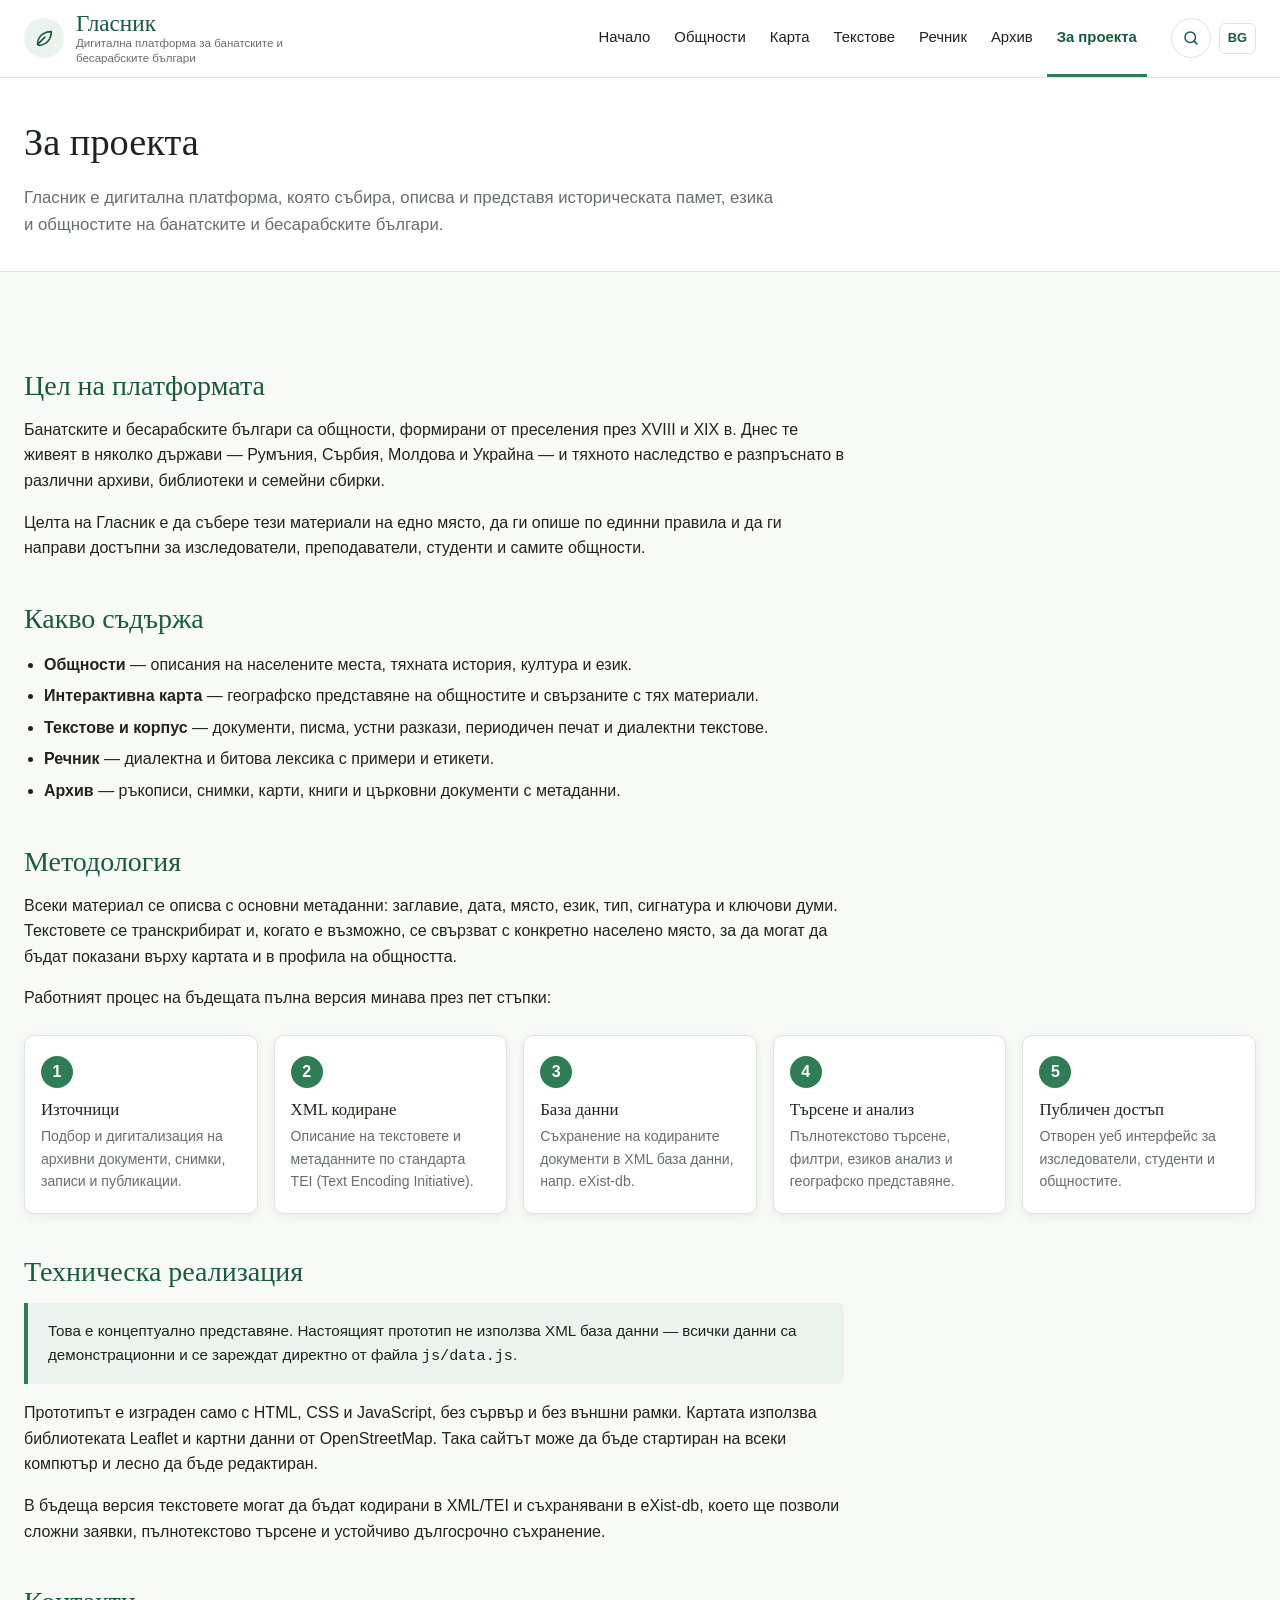
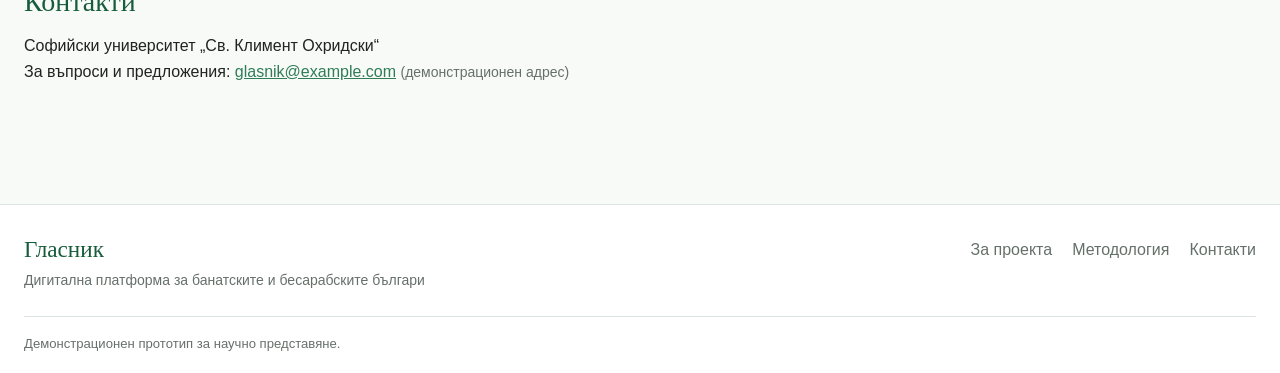
==== about.html @ 1f7d31a5 "Add files via upload" ====
<!DOCTYPE html>
<html lang="bg">
<head>
  <meta charset="UTF-8">
  <meta name="viewport" content="width=device-width, initial-scale=1.0">
  <title>Гласник — За проекта</title>
  <link rel="stylesheet" href="css/style.css">
</head>
<body data-page="about">

  <div id="site-header"></div>

  <main>
    <section class="page-header">
      <div class="container">
        <h1>За проекта</h1>
        <p>Гласник е дигитална платформа, която събира, описва и представя историческата памет, езика и общностите на банатските и бесарабските българи.</p>
      </div>
    </section>

    <section class="section">
      <div class="container">
        <div class="prose">

          <h2 id="goal">Цел на платформата</h2>
          <p>
            Банатските и бесарабските българи са общности, формирани от преселения през XVIII и XIX в.
            Днес те живеят в няколко държави — Румъния, Сърбия, Молдова и Украйна — и тяхното наследство
            е разпръснато в различни архиви, библиотеки и семейни сбирки.
          </p>
          <p>
            Целта на Гласник е да събере тези материали на едно място, да ги опише по единни правила
            и да ги направи достъпни за изследователи, преподаватели, студенти и самите общности.
          </p>

          <h2 id="content">Какво съдържа</h2>
          <ul>
            <li><strong>Общности</strong> — описания на населените места, тяхната история, култура и език.</li>
            <li><strong>Интерактивна карта</strong> — географско представяне на общностите и свързаните с тях материали.</li>
            <li><strong>Текстове и корпус</strong> — документи, писма, устни разкази, периодичен печат и диалектни текстове.</li>
            <li><strong>Речник</strong> — диалектна и битова лексика с примери и етикети.</li>
            <li><strong>Архив</strong> — ръкописи, снимки, карти, книги и църковни документи с метаданни.</li>
          </ul>

          <h2 id="methodology">Методология</h2>
          <p>
            Всеки материал се описва с основни метаданни: заглавие, дата, място, език, тип, сигнатура и ключови думи.
            Текстовете се транскрибират и, когато е възможно, се свързват с конкретно населено място,
            за да могат да бъдат показани върху картата и в профила на общността.
          </p>
          <p>
            Работният процес на бъдещата пълна версия минава през пет стъпки:
          </p>
        </div>

        <ol class="workflow">
          <li>
            <h3>Източници</h3>
            <p>Подбор и дигитализация на архивни документи, снимки, записи и публикации.</p>
          </li>
          <li>
            <h3>XML кодиране</h3>
            <p>Описание на текстовете и метаданните по стандарта TEI (Text Encoding Initiative).</p>
          </li>
          <li>
            <h3>База данни</h3>
            <p>Съхранение на кодираните документи в XML база данни, напр. eXist-db.</p>
          </li>
          <li>
            <h3>Търсене и анализ</h3>
            <p>Пълнотекстово търсене, филтри, езиков анализ и географско представяне.</p>
          </li>
          <li>
            <h3>Публичен достъп</h3>
            <p>Отворен уеб интерфейс за изследователи, студенти и общностите.</p>
          </li>
        </ol>

        <div class="prose">
          <h2 id="technical">Техническа реализация</h2>
          <p class="note">
            Това е концептуално представяне. Настоящият прототип не използва XML база данни —
            всички данни са демонстрационни и се зареждат директно от файла <code>js/data.js</code>.
          </p>
          <p>
            Прототипът е изграден само с HTML, CSS и JavaScript, без сървър и без външни рамки.
            Картата използва библиотеката Leaflet и картни данни от OpenStreetMap.
            Така сайтът може да бъде стартиран на всеки компютър и лесно да бъде редактиран.
          </p>
          <p>
            В бъдеща версия текстовете могат да бъдат кодирани в XML/TEI и съхранявани в eXist-db,
            което ще позволи сложни заявки, пълнотекстово търсене и устойчиво дългосрочно съхранение.
          </p>

          <h2 id="contacts">Контакти</h2>
          <p>
            Софийски университет „Св. Климент Охридски“<br>
            За въпроси и предложения: <a href="mailto:glasnik@example.com">glasnik@example.com</a>
            <span class="muted small">(демонстрационен адрес)</span>
          </p>
        </div>
      </div>
    </section>
  </main>

  <div id="site-footer"></div>

  <script src="js/data.js"></script>
  <script src="js/common.js"></script>
</body>
</html>
---- css/style.css ----
/* =========================================================
   Гласник — общ стил
   Един файл за всички страници. Цветовете са в :root.
   ========================================================= */

:root {
  --green-dark: #175C3B;
  --green: #2F7D55;
  --green-light: #EAF3ED;
  --background: #F8FAF8;
  --text: #202420;
  --text-muted: #66706A;
  --border: #DDE5DF;
  --white: #FFFFFF;

  /* цветове на маркерите по тип материал */
  --marker-community: #2F7D55;
  --marker-text: #2B6CB0;
  --marker-archive: #C2691B;
  --marker-dictionary: #7B4BA8;

  --font-heading: Georgia, "Times New Roman", serif;
  --font-ui: Arial, Helvetica, sans-serif;

  --radius: 10px;
  --radius-small: 6px;
  --shadow: 0 3px 12px rgba(0, 0, 0, 0.06);
  --max-width: 1400px;
  --header-height: 76px;
}

/* ---------- Основа ---------- */

*,
*::before,
*::after {
  box-sizing: border-box;
}

html {
  scroll-behavior: smooth;
}

h2[id] {
  scroll-margin-top: calc(var(--header-height) + 24px);
}

body {
  margin: 0;
  font-family: var(--font-ui);
  font-size: 16px;
  line-height: 1.6;
  color: var(--text);
  background: var(--background);
  display: flex;
  flex-direction: column;
  min-height: 100vh;
}

main {
  flex: 1;
}

h1, h2, h3, h4 {
  font-family: var(--font-heading);
  font-weight: normal;
  line-height: 1.25;
  color: var(--text);
  margin: 0 0 0.5em;
}

h1 { font-size: 2.4rem; }
h2 { font-size: 1.75rem; }
h3 { font-size: 1.25rem; }

p {
  margin: 0 0 1em;
}

a {
  color: var(--green);
}

a:hover {
  color: var(--green-dark);
}

img {
  max-width: 100%;
  display: block;
}

mark {
  background: #FCEFB4;
  color: inherit;
  padding: 0;
  border-radius: 2px;
}

:focus-visible {
  outline: 3px solid rgba(47, 125, 85, 0.45);
  outline-offset: 2px;
}

[hidden] {
  display: none !important;
}

.visually-hidden {
  position: absolute !important;
  width: 1px;
  height: 1px;
  padding: 0;
  margin: -1px;
  overflow: hidden;
  clip: rect(0, 0, 0, 0);
  white-space: nowrap;
  border: 0;
}

.container {
  width: 100%;
  max-width: var(--max-width);
  margin: 0 auto;
  padding: 0 24px;
}

.section {
  padding: 56px 0;
}

.section-title {
  margin-bottom: 24px;
}

.muted {
  color: var(--text-muted);
}

.small {
  font-size: 0.875rem;
}

/* ---------- Бутони и полета ---------- */

.btn {
  display: inline-flex;
  align-items: center;
  justify-content: center;
  gap: 8px;
  padding: 10px 18px;
  font-family: var(--font-ui);
  font-size: 0.95rem;
  line-height: 1.2;
  border-radius: var(--radius-small);
  border: 1px solid transparent;
  cursor: pointer;
  text-decoration: none;
  transition: background-color 0.15s, border-color 0.15s, color 0.15s;
}

.btn-primary {
  background: var(--green);
  color: var(--white);
}

.btn-primary:hover {
  background: var(--green-dark);
  color: var(--white);
}

.btn-outline {
  background: var(--white);
  color: var(--green-dark);
  border-color: var(--border);
}

.btn-outline:hover {
  border-color: var(--green);
  color: var(--green-dark);
}

.btn-small {
  padding: 6px 12px;
  font-size: 0.85rem;
}

.btn-block {
  width: 100%;
}

.input,
.select {
  width: 100%;
  padding: 10px 12px;
  font-family: var(--font-ui);
  font-size: 0.95rem;
  color: var(--text);
  background: var(--white);
  border: 1px solid var(--border);
  border-radius: var(--radius-small);
}

.input:focus,
.select:focus {
  border-color: var(--green);
  outline: none;
  box-shadow: 0 0 0 3px rgba(47, 125, 85, 0.15);
}

.field-label {
  display: block;
  font-size: 0.85rem;
  color: var(--text-muted);
  margin-bottom: 4px;
}

.search-form {
  display: flex;
  gap: 8px;
}

.search-form .input {
  flex: 1;
}

.search-large .input {
  padding: 14px 16px;
  font-size: 1rem;
}

.search-large .btn {
  padding: 14px 24px;
}

/* ---------- Етикети (tags) ---------- */

.tag-list {
  display: flex;
  flex-wrap: wrap;
  gap: 8px;
  list-style: none;
  padding: 0;
  margin: 0;
}

.tag {
  display: inline-block;
  padding: 4px 12px;
  font-size: 0.82rem;
  color: var(--green-dark);
  background: var(--green-light);
  border: 1px solid transparent;
  border-radius: 999px;
  text-decoration: none;
  cursor: pointer;
  font-family: var(--font-ui);
}

a.tag:hover,
button.tag:hover {
  border-color: var(--green);
  color: var(--green-dark);
}

.badge {
  display: inline-block;
  padding: 2px 10px;
  font-size: 0.75rem;
  letter-spacing: 0.02em;
  border-radius: 999px;
  background: var(--green-light);
  color: var(--green-dark);
}

/* ---------- Карти (cards) ---------- */

.card {
  background: var(--white);
  border: 1px solid var(--border);
  border-radius: var(--radius);
  box-shadow: var(--shadow);
  padding: 24px;
}

.card h3 {
  margin-bottom: 8px;
}

.card-meta {
  font-size: 0.875rem;
  color: var(--text-muted);
  margin-bottom: 12px;
}

.card-footer {
  margin-top: 16px;
  display: flex;
  flex-wrap: wrap;
  gap: 8px;
  align-items: center;
}

.card-clickable {
  text-align: left;
  font: inherit;
  color: inherit;
  width: 100%;
  cursor: pointer;
  transition: border-color 0.15s;
}

.card-clickable:hover {
  border-color: var(--green);
}

.grid {
  display: grid;
  gap: 24px;
}

.grid-2 { grid-template-columns: repeat(2, 1fr); }
.grid-3 { grid-template-columns: repeat(3, 1fr); }
.grid-4 { grid-template-columns: repeat(4, 1fr); }

.stats {
  display: flex;
  flex-wrap: wrap;
  gap: 16px;
  font-size: 0.85rem;
  color: var(--text-muted);
}

.stats strong {
  color: var(--green-dark);
}

/* ---------- Изображения-заместители ---------- */

.image-placeholder {
  position: relative;
  aspect-ratio: 16 / 10;
  border-radius: var(--radius-small);
  background-color: var(--green-light);
  background-image:
    repeating-linear-gradient(45deg, rgba(23, 92, 59, 0.05) 0 2px, transparent 2px 14px);
  display: flex;
  align-items: center;
  justify-content: center;
  color: var(--green);
  font-family: var(--font-heading);
  font-size: 0.9rem;
  overflow: hidden;
  margin-bottom: 16px;
}

/* Ако в бъдеще се сложи <img> вътре и той не се зареди,
   фонът по-горе остава видим. */
.image-placeholder img {
  position: absolute;
  inset: 0;
  width: 100%;
  height: 100%;
  object-fit: cover;
}

.image-placeholder .placeholder-label {
  display: flex;
  flex-direction: column;
  align-items: center;
  gap: 6px;
  text-align: center;
  padding: 0 12px;
}

.image-placeholder svg {
  width: 32px;
  height: 32px;
  opacity: 0.7;
}

/* =========================================================
   HEADER
   ========================================================= */

.site-header {
  position: sticky;
  top: 0;
  z-index: 1000;
  background: var(--white);
  border-bottom: 1px solid var(--border);
}

.header-inner {
  display: flex;
  align-items: center;
  gap: 24px;
  min-height: var(--header-height);
}

.brand {
  display: flex;
  align-items: center;
  gap: 12px;
  text-decoration: none;
  color: var(--text);
  flex-shrink: 0;
}

.brand-icon {
  width: 40px;
  height: 40px;
  border-radius: 50%;
  background: var(--green-light);
  color: var(--green-dark);
  display: flex;
  align-items: center;
  justify-content: center;
}

.brand-icon svg {
  width: 22px;
  height: 22px;
}

.brand-text {
  display: flex;
  flex-direction: column;
}

.brand-name {
  font-family: var(--font-heading);
  font-size: 1.45rem;
  line-height: 1.1;
  color: var(--green-dark);
}

.brand-tagline {
  font-size: 0.72rem;
  color: var(--text-muted);
  max-width: 230px;
  line-height: 1.3;
}

.main-nav {
  margin-left: auto;
}

.main-nav ul {
  display: flex;
  gap: 4px;
  list-style: none;
  margin: 0;
  padding: 0;
}

.main-nav a {
  display: block;
  padding: 26px 10px 24px;
  color: var(--text);
  text-decoration: none;
  font-size: 0.93rem;
  border-bottom: 3px solid transparent;
}

.main-nav a:hover {
  color: var(--green-dark);
}

.main-nav a.active {
  color: var(--green-dark);
  border-bottom-color: var(--green);
  font-weight: bold;
}

.header-tools {
  display: flex;
  align-items: center;
  gap: 8px;
}

.icon-btn {
  width: 40px;
  height: 40px;
  display: inline-flex;
  align-items: center;
  justify-content: center;
  border: 1px solid var(--border);
  border-radius: 50%;
  background: var(--white);
  color: var(--green-dark);
  cursor: pointer;
}

.icon-btn:hover {
  border-color: var(--green);
}

.icon-btn svg {
  width: 18px;
  height: 18px;
}

.lang {
  font-size: 0.8rem;
  font-weight: bold;
  color: var(--green-dark);
  border: 1px solid var(--border);
  border-radius: var(--radius-small);
  padding: 4px 8px;
}

.menu-toggle {
  display: none;
}

.header-search {
  border-top: 1px solid var(--border);
  background: var(--background);
  padding: 14px 0;
}

/* =========================================================
   FOOTER
   ========================================================= */

.site-footer {
  background: var(--white);
  border-top: 1px solid var(--border);
  margin-top: 48px;
  padding: 32px 0 20px;
}

.footer-inner {
  display: flex;
  justify-content: space-between;
  flex-wrap: wrap;
  gap: 24px;
}

.footer-brand .brand-name {
  display: block;
  margin-bottom: 4px;
}

.footer-links {
  display: flex;
  gap: 20px;
  list-style: none;
  margin: 0;
  padding: 0;
}

.footer-links a {
  color: var(--text-muted);
  text-decoration: none;
}

.footer-links a:hover {
  color: var(--green-dark);
  text-decoration: underline;
}

.footer-bottom {
  margin-top: 24px;
  padding-top: 16px;
  border-top: 1px solid var(--border);
  font-size: 0.82rem;
  color: var(--text-muted);
}

/* =========================================================
   ЗАГЛАВИЕ НА СТРАНИЦА
   ========================================================= */

.page-header {
  background: var(--white);
  border-bottom: 1px solid var(--border);
  padding: 40px 0 32px;
}

.page-header p {
  max-width: 760px;
  color: var(--text-muted);
  font-size: 1.05rem;
  margin: 0;
}

.breadcrumb {
  font-size: 0.85rem;
  margin-bottom: 12px;
}

/* =========================================================
   НАЧАЛНА СТРАНИЦА
   ========================================================= */

.hero {
  background: var(--white);
  border-bottom: 1px solid var(--border);
  padding: 64px 0;
}

.hero-inner {
  display: grid;
  grid-template-columns: 1.1fr 1fr;
  gap: 48px;
  align-items: center;
}

.hero h1 {
  font-size: 3rem;
  color: var(--green-dark);
}

.hero-lead {
  font-size: 1.12rem;
  color: var(--text-muted);
  max-width: 600px;
  margin-bottom: 28px;
}

.hero .tag-list {
  margin-top: 16px;
}

.preview-map-wrap {
  position: relative;
}

.preview-map {
  height: 380px;
  border-radius: var(--radius);
  border: 1px solid var(--border);
  box-shadow: var(--shadow);
  background: var(--green-light);
}

.preview-map-link {
  position: absolute;
  right: 12px;
  bottom: 12px;
  z-index: 500;
}

.material-card {
  display: flex;
  flex-direction: column;
}

.material-card > .btn {
  margin-top: auto;
  align-self: flex-start;
}

.feature-card {
  display: flex;
  flex-direction: column;
  text-decoration: none;
  color: var(--text);
  transition: border-color 0.15s;
}

.feature-card:hover {
  border-color: var(--green);
  color: var(--text);
}

.feature-icon {
  width: 48px;
  height: 48px;
  border-radius: var(--radius-small);
  background: var(--green-light);
  color: var(--green-dark);
  display: flex;
  align-items: center;
  justify-content: center;
  margin-bottom: 16px;
}

.feature-icon svg {
  width: 24px;
  height: 24px;
}

.feature-card p {
  color: var(--text-muted);
  margin: 0 0 12px;
}

.feature-card .more {
  margin-top: auto;
  color: var(--green);
  font-size: 0.9rem;
}

/* =========================================================
   КАРТА
   ========================================================= */

.map-layout {
  display: grid;
  grid-template-columns: 320px 1fr;
  height: calc(100vh - var(--header-height));
  min-height: 540px;
}

.map-sidebar {
  background: var(--white);
  border-right: 1px solid var(--border);
  padding: 24px;
  overflow-y: auto;
}

.map-sidebar h1 {
  font-size: 1.5rem;
}

.map-sidebar > p {
  font-size: 0.9rem;
  color: var(--text-muted);
}

.map-main {
  position: relative;
}

#map {
  height: 100%;
  width: 100%;
  background: var(--green-light);
}

.filter-group {
  border: 0;
  border-top: 1px solid var(--border);
  padding: 16px 0 8px;
  margin: 0;
}

.filter-group legend {
  font-family: var(--font-heading);
  font-size: 1rem;
  padding: 0;
  margin-bottom: 8px;
  float: left;
  width: 100%;
}

.filter-group legend + * {
  clear: both;
}

.check {
  display: flex;
  align-items: center;
  gap: 8px;
  font-size: 0.92rem;
  padding: 3px 0;
  cursor: pointer;
}

.check input {
  width: 16px;
  height: 16px;
  accent-color: var(--green);
}

.legend-dot {
  width: 12px;
  height: 12px;
  border-radius: 50%;
  display: inline-block;
  border: 2px solid var(--white);
  box-shadow: 0 0 0 1px rgba(0, 0, 0, 0.2);
}

.dot-community { background: var(--marker-community); }
.dot-text { background: var(--marker-text); }
.dot-archive { background: var(--marker-archive); }
.dot-dictionary { background: var(--marker-dictionary); }

.filter-actions {
  display: flex;
  flex-direction: column;
  gap: 8px;
  margin-top: 16px;
}

.search-results {
  list-style: none;
  padding: 0;
  margin: 8px 0 0;
  border: 1px solid var(--border);
  border-radius: var(--radius-small);
  overflow: hidden;
}

.search-results:empty {
  display: none;
}

.search-results button {
  display: flex;
  align-items: center;
  gap: 8px;
  width: 100%;
  text-align: left;
  padding: 8px 12px;
  border: 0;
  border-bottom: 1px solid var(--border);
  background: var(--white);
  font: inherit;
  font-size: 0.9rem;
  cursor: pointer;
}

.search-results li:last-child button {
  border-bottom: 0;
}

.search-results button:hover,
.search-results button:focus-visible {
  background: var(--green-light);
}

.search-results .result-type {
  margin-left: auto;
  font-size: 0.75rem;
  color: var(--text-muted);
}

.search-results .no-result {
  padding: 8px 12px;
  font-size: 0.88rem;
  color: var(--text-muted);
}

.map-count {
  font-size: 0.85rem;
  color: var(--text-muted);
  margin-top: 12px;
}

/* Popup на Leaflet */
.leaflet-popup-content {
  font-family: var(--font-ui);
  min-width: 220px;
}

.leaflet-popup-content p {
  margin: 0;
}

.popup-title {
  font-family: var(--font-heading);
  font-size: 1.15rem;
  color: var(--green-dark);
  margin: 0 0 2px;
}

.popup-meta {
  font-size: 0.8rem;
  color: var(--text-muted);
  margin: 0 0 8px !important;
}

.popup-text {
  margin: 0 0 10px !important;
}

.popup-actions {
  display: flex;
  flex-wrap: wrap;
  gap: 6px;
}

.leaflet-popup-content a.btn-primary {
  color: var(--white);
}

/* =========================================================
   ОБЩНОСТИ
   ========================================================= */

.community-card {
  display: flex;
  flex-direction: column;
}

.community-card p {
  color: var(--text-muted);
  font-size: 0.95rem;
}

.community-card .card-footer {
  margin-top: auto;
  padding-top: 8px;
  justify-content: space-between;
}

.detail-layout {
  display: grid;
  grid-template-columns: 1fr 340px;
  gap: 32px;
  align-items: start;
}

.detail-section {
  margin-bottom: 24px;
}

.detail-section h2 {
  font-size: 1.4rem;
  color: var(--green-dark);
  padding-bottom: 8px;
  border-bottom: 1px solid var(--border);
}

.info-list {
  display: grid;
  grid-template-columns: auto 1fr;
  gap: 8px 16px;
  margin: 0;
  font-size: 0.93rem;
}

.info-list dt {
  color: var(--text-muted);
}

.info-list dd {
  margin: 0;
}

.related-list {
  list-style: none;
  padding: 0;
  margin: 0;
}

.related-list li {
  padding: 10px 0;
  border-bottom: 1px solid var(--border);
}

.related-list li:last-child {
  border-bottom: 0;
}

.related-list .small {
  display: block;
}

.mini-map {
  height: 240px;
  border-radius: var(--radius-small);
  border: 1px solid var(--border);
  margin-bottom: 16px;
  background: var(--green-light);
}

/* =========================================================
   ТЕКСТОВЕ / АРХИВ / РЕЧНИК — списъци с филтри
   ========================================================= */

.tabs {
  display: flex;
  flex-wrap: wrap;
  gap: 4px;
  border-bottom: 1px solid var(--border);
  margin-bottom: 24px;
}

.tab {
  padding: 12px 16px;
  background: none;
  border: 0;
  border-bottom: 3px solid transparent;
  font-family: var(--font-ui);
  font-size: 0.95rem;
  color: var(--text-muted);
  cursor: pointer;
  margin-bottom: -1px;
}

.tab:hover {
  color: var(--green-dark);
}

.tab.active {
  color: var(--green-dark);
  border-bottom-color: var(--green);
  font-weight: bold;
}

.toolbar {
  display: grid;
  grid-template-columns: 2fr repeat(4, 1fr);
  gap: 12px;
  align-items: end;
  margin-bottom: 24px;
}

.toolbar-3 {
  grid-template-columns: 2fr 1fr 1fr;
}

.results-info {
  display: flex;
  justify-content: space-between;
  align-items: center;
  flex-wrap: wrap;
  gap: 8px;
  font-size: 0.9rem;
  color: var(--text-muted);
  margin-bottom: 16px;
}

.result-list {
  display: grid;
  gap: 16px;
}

.text-card h3 {
  font-size: 1.2rem;
}

.text-card .excerpt {
  font-family: var(--font-heading);
  font-size: 1.02rem;
  line-height: 1.65;
  border-left: 3px solid var(--green-light);
  padding-left: 14px;
  color: #333a35;
}

.empty-state {
  text-align: center;
  padding: 48px 24px;
  color: var(--text-muted);
  background: var(--white);
  border: 1px dashed var(--border);
  border-radius: var(--radius);
}

.sidebar-layout {
  display: grid;
  grid-template-columns: 280px 1fr;
  gap: 32px;
  align-items: start;
}

.filters-panel {
  position: sticky;
  top: calc(var(--header-height) + 16px);
}

.filters-panel .filter-group:first-of-type {
  border-top: 0;
  padding-top: 0;
}

.archive-card {
  position: relative;
}

/* Бутонът в заглавието покрива цялата карточка — така
   цялата карточка е кликаема, а HTML-ът остава валиден. */
.stretched-button {
  background: none;
  border: 0;
  padding: 0;
  font: inherit;
  color: inherit;
  text-align: left;
  cursor: pointer;
}

.stretched-button::after {
  content: "";
  position: absolute;
  inset: 0;
  border-radius: var(--radius);
}

.stretched-button:focus-visible {
  outline: none;
}

.stretched-button:focus-visible::after {
  outline: 3px solid rgba(47, 125, 85, 0.45);
}

.archive-card .image-placeholder {
  aspect-ratio: 16 / 9;
}

.archive-card h3 {
  font-size: 1.1rem;
}

.archive-card p {
  font-size: 0.92rem;
  color: var(--text-muted);
  margin: 0;
}

/* Модален прозорец (<dialog>) */
.modal {
  width: min(720px, calc(100% - 32px));
  max-height: calc(100vh - 48px);
  padding: 0;
  border: 1px solid var(--border);
  border-radius: var(--radius);
  box-shadow: 0 12px 40px rgba(0, 0, 0, 0.15);
  color: var(--text);
}

.modal::backdrop {
  background: rgba(32, 36, 32, 0.45);
}

.modal-header {
  display: flex;
  justify-content: space-between;
  align-items: flex-start;
  gap: 16px;
  padding: 24px 24px 0;
}

.modal-header h2 {
  margin: 8px 0 0;
  color: var(--green-dark);
}

.modal-body {
  padding: 16px 24px 24px;
}

.modal-actions {
  display: flex;
  flex-wrap: wrap;
  gap: 8px;
  margin-top: 20px;
}

.transcription {
  margin-top: 16px;
  padding: 16px;
  background: var(--background);
  border: 1px solid var(--border);
  border-radius: var(--radius-small);
  font-family: var(--font-heading);
  line-height: 1.7;
}

/* Речник */
.dictionary-layout {
  display: grid;
  grid-template-columns: 340px 1fr;
  gap: 32px;
  align-items: start;
}

.word-list {
  list-style: none;
  padding: 0;
  margin: 0;
  background: var(--white);
  border: 1px solid var(--border);
  border-radius: var(--radius);
  overflow: hidden;
}

.word-list button {
  display: block;
  width: 100%;
  text-align: left;
  padding: 12px 16px;
  background: var(--white);
  border: 0;
  border-bottom: 1px solid var(--border);
  border-left: 3px solid transparent;
  font: inherit;
  cursor: pointer;
}

.word-list li:last-child button {
  border-bottom: 0;
}

.word-list button:hover {
  background: var(--background);
}

.word-list button.active {
  background: var(--green-light);
  border-left-color: var(--green);
}

.word-list .word {
  font-family: var(--font-heading);
  font-size: 1.1rem;
  color: var(--green-dark);
}

.word-list .word-short {
  display: block;
  font-size: 0.82rem;
  color: var(--text-muted);
}

.entry-card {
  position: sticky;
  top: calc(var(--header-height) + 16px);
}

.entry-word {
  font-size: 2.6rem;
  color: var(--green-dark);
  margin-bottom: 4px;
}

.entry-pos {
  font-style: italic;
  color: var(--text-muted);
  margin-bottom: 20px;
}

.entry-example {
  font-family: var(--font-heading);
  font-style: italic;
  font-size: 1.1rem;
  background: var(--background);
  border-left: 3px solid var(--green);
  padding: 12px 16px;
  border-radius: 0 var(--radius-small) var(--radius-small) 0;
}

/* =========================================================
   ЗА ПРОЕКТА
   ========================================================= */

.prose {
  max-width: 820px;
}

.prose h2 {
  color: var(--green-dark);
  margin-top: 40px;
}

.prose ul {
  padding-left: 20px;
}

.prose li {
  margin-bottom: 6px;
}

.workflow {
  display: grid;
  grid-template-columns: repeat(5, 1fr);
  gap: 16px;
  list-style: none;
  padding: 0;
  margin: 24px 0;
  counter-reset: step;
}

.workflow li {
  position: relative;
  background: var(--white);
  border: 1px solid var(--border);
  border-radius: var(--radius);
  box-shadow: var(--shadow);
  padding: 20px 16px;
  counter-increment: step;
}

.workflow li::before {
  content: counter(step);
  display: flex;
  align-items: center;
  justify-content: center;
  width: 32px;
  height: 32px;
  border-radius: 50%;
  background: var(--green);
  color: var(--white);
  font-weight: bold;
  margin-bottom: 12px;
}

.workflow h3 {
  font-size: 1.05rem;
  margin-bottom: 4px;
}

.workflow p {
  font-size: 0.88rem;
  color: var(--text-muted);
  margin: 0;
}

.note {
  margin: 0 0 16px;
  background: var(--green-light);
  border-left: 4px solid var(--green);
  padding: 16px 20px;
  border-radius: 0 var(--radius-small) var(--radius-small) 0;
  font-size: 0.95rem;
}

/* =========================================================
   RESPONSIVE
   ========================================================= */

@media (max-width: 1180px) {
  .menu-toggle {
    display: inline-flex;
  }

  .main-nav {
    display: none;
    position: absolute;
    top: 100%;
    left: 0;
    right: 0;
    background: var(--white);
    border-bottom: 1px solid var(--border);
    box-shadow: var(--shadow);
  }

  .main-nav.open {
    display: block;
  }

  .main-nav ul {
    flex-direction: column;
    gap: 0;
    padding: 8px 24px 16px;
  }

  .main-nav a {
    padding: 12px 8px;
    border-bottom: 1px solid var(--border);
    border-left: 3px solid transparent;
  }

  .main-nav a.active {
    border-bottom-color: var(--border);
    border-left-color: var(--green);
    background: var(--green-light);
  }

  .header-tools {
    margin-left: auto;
  }

  .site-header {
    position: sticky;
  }

  .header-inner {
    position: static;
  }

  .grid-4 { grid-template-columns: repeat(2, 1fr); }
  .grid-3 { grid-template-columns: repeat(2, 1fr); }
  .toolbar { grid-template-columns: repeat(2, 1fr); }
  .toolbar .toolbar-search { grid-column: 1 / -1; }
  .workflow { grid-template-columns: repeat(3, 1fr); }
}

@media (max-width: 900px) {
  h1 { font-size: 2rem; }
  .hero { padding: 40px 0; }
  .hero h1 { font-size: 2.3rem; }
  .hero-inner { grid-template-columns: 1fr; gap: 32px; }
  .preview-map { height: 300px; }

  .map-layout {
    grid-template-columns: 1fr;
    height: auto;
  }

  .map-sidebar {
    border-right: 0;
    border-bottom: 1px solid var(--border);
  }

  .map-main {
    height: 65vh;
    min-height: 380px;
  }

  .detail-layout,
  .sidebar-layout,
  .dictionary-layout {
    grid-template-columns: 1fr;
  }

  .filters-panel,
  .entry-card {
    position: static;
  }

  .grid-2 { grid-template-columns: 1fr; }
  .workflow { grid-template-columns: repeat(2, 1fr); }
}

@media (max-width: 600px) {
  .container { padding: 0 16px; }
  .section { padding: 40px 0; }
  .brand-tagline { display: none; }
  .lang { display: none; }
  .hero h1 { font-size: 1.9rem; }
  .grid-4,
  .grid-3,
  .toolbar,
  .workflow { grid-template-columns: 1fr; }
  .search-form { flex-direction: column; }
  .page-header { padding: 28px 0 24px; }
  .entry-word { font-size: 2rem; }
  .footer-links { flex-wrap: wrap; }
}
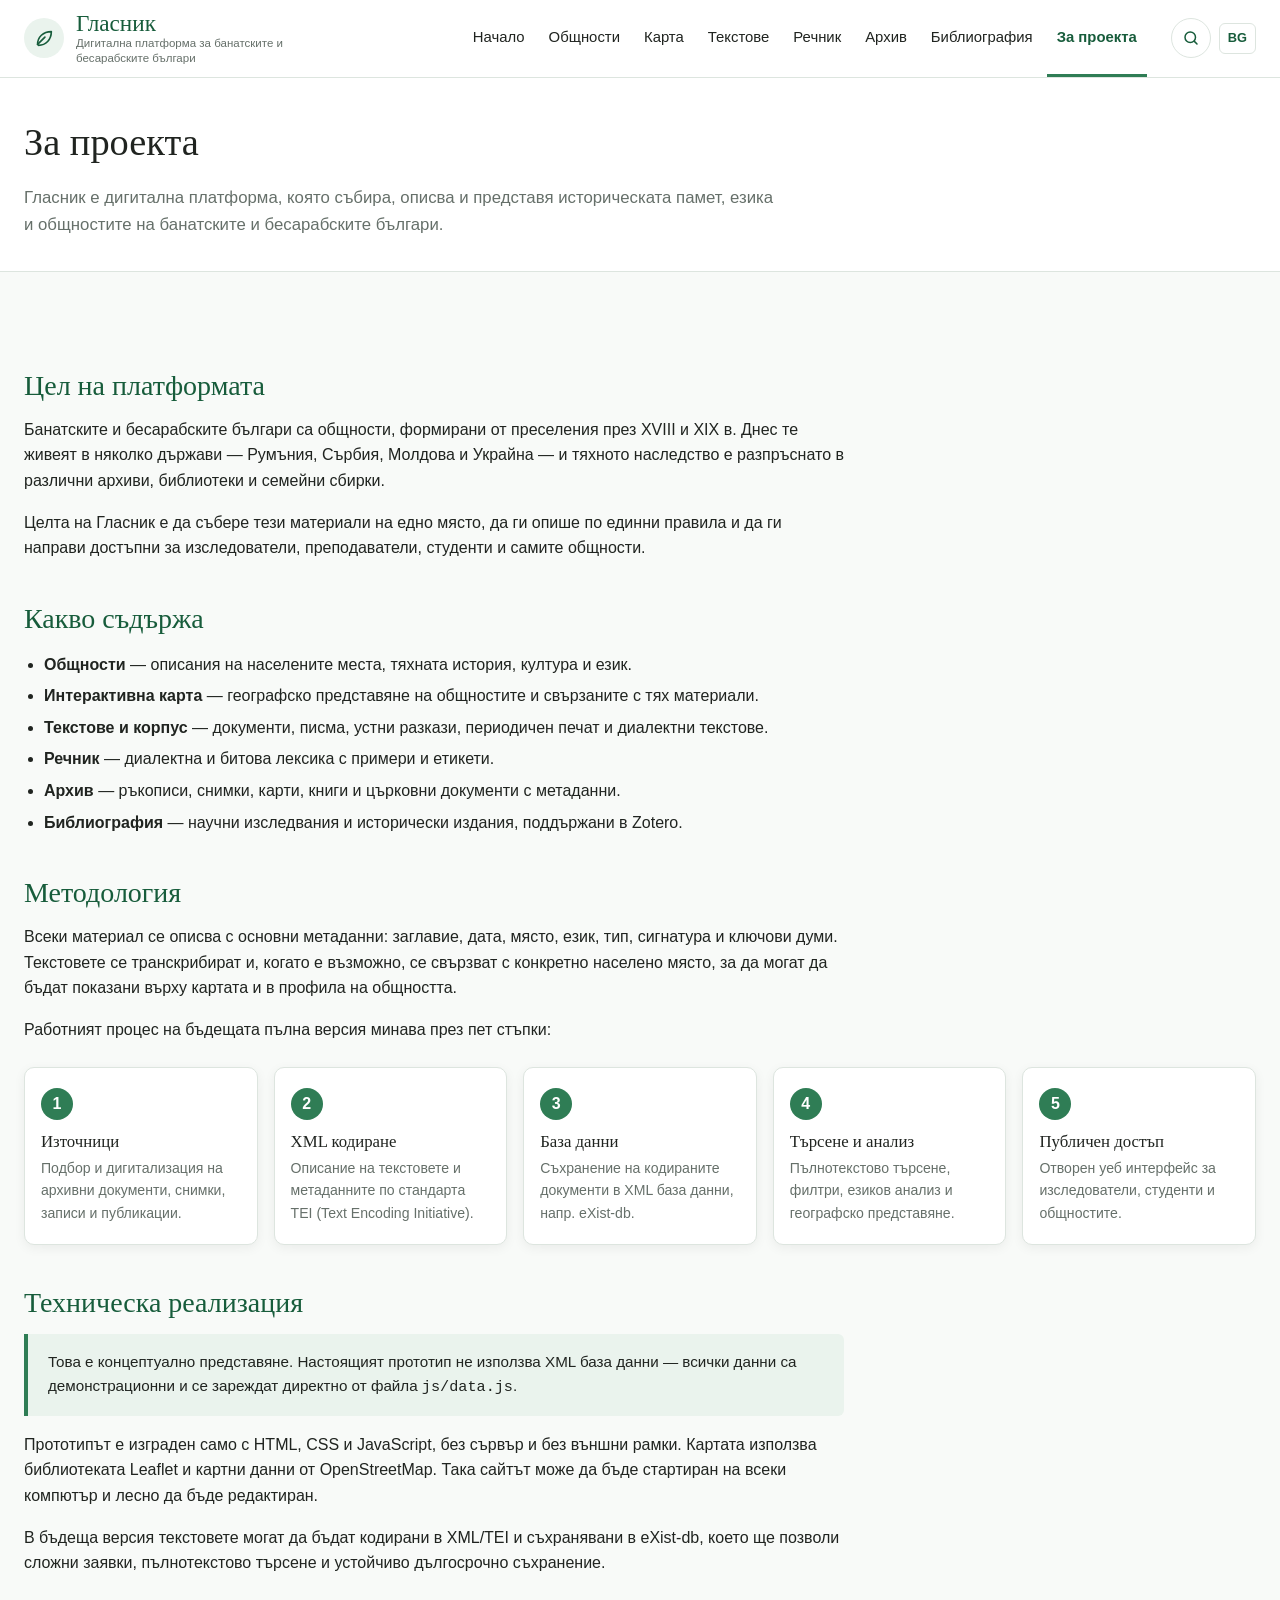
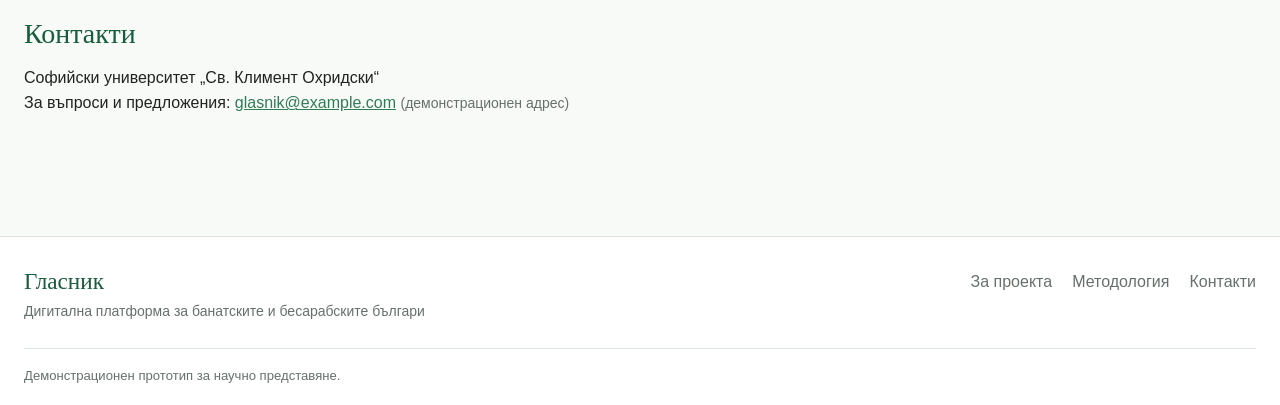
==== commit d4e3ddc2: "Add files via upload" ====
--- a/about.html
+++ b/about.html
@@ -40,6 +40,7 @@
             <li><strong>Текстове и корпус</strong> — документи, писма, устни разкази, периодичен печат и диалектни текстове.</li>
             <li><strong>Речник</strong> — диалектна и битова лексика с примери и етикети.</li>
             <li><strong>Архив</strong> — ръкописи, снимки, карти, книги и църковни документи с метаданни.</li>
+            <li><strong>Библиография</strong> — научни изследвания и исторически издания, поддържани в Zotero.</li>
           </ul>
 
           <h2 id="methodology">Методология</h2>
--- a/css/style.css
+++ b/css/style.css
@@ -1311,6 +1311,128 @@
   padding: 16px 20px;
   border-radius: 0 var(--radius-small) var(--radius-small) 0;
   font-size: 0.95rem;
+}
+
+
+/* =========================================================
+   БИБЛИОГРАФИЯ
+   ========================================================= */
+
+.bib-stats {
+  display: flex;
+  flex-wrap: wrap;
+  gap: 8px 28px;
+  list-style: none;
+  padding: 0;
+  margin: 20px 0 0;
+  color: var(--text-muted);
+  font-size: 0.95rem;
+}
+
+.bib-stats strong {
+  font-family: var(--font-heading);
+  font-size: 1.5rem;
+  font-weight: normal;
+  color: var(--green-dark);
+  margin-right: 4px;
+}
+
+.sort-label {
+  display: flex;
+  align-items: center;
+  gap: 8px;
+}
+
+.sort-label .select {
+  width: auto;
+  padding: 6px 10px;
+}
+
+.bib-list {
+  list-style: none;
+  padding: 0;
+  margin: 0;
+  display: grid;
+  gap: 16px;
+}
+
+.bib-item {
+  padding: 20px 24px;
+}
+
+.bib-item-target {
+  border-color: var(--green);
+  box-shadow: 0 0 0 3px rgba(47, 125, 85, 0.15);
+}
+
+.bib-badges {
+  display: flex;
+  flex-wrap: wrap;
+  align-items: center;
+  gap: 6px;
+  margin-bottom: 10px;
+}
+
+.badge-neutral {
+  background: var(--background);
+  color: var(--text-muted);
+  border: 1px solid var(--border);
+}
+
+.badge-primary-source {
+  background: #F6EBDD;
+  color: #8A4A12;
+}
+
+.bib-year {
+  margin-left: auto;
+  font-family: var(--font-heading);
+  font-size: 1.15rem;
+  color: var(--green-dark);
+}
+
+.bib-authors {
+  margin: 0 0 2px;
+  font-size: 0.92rem;
+  font-weight: bold;
+  color: var(--text);
+}
+
+.bib-title {
+  font-size: 1.15rem;
+  margin: 0 0 6px;
+}
+
+.bib-translated {
+  font-style: italic;
+  font-size: 0.9rem;
+  color: var(--text-muted);
+  margin: 0 0 6px;
+}
+
+.bib-meta {
+  font-size: 0.88rem;
+  color: var(--text-muted);
+  margin: 0;
+}
+
+.bib-abstract {
+  margin-top: 12px;
+  font-size: 0.92rem;
+}
+
+.bib-abstract summary {
+  cursor: pointer;
+  color: var(--green);
+  font-size: 0.88rem;
+}
+
+.bib-abstract p {
+  margin: 8px 0 0;
+  padding: 12px 14px;
+  background: var(--background);
+  border-radius: var(--radius-small);
+  line-height: 1.6;
 }
 
 /* =========================================================
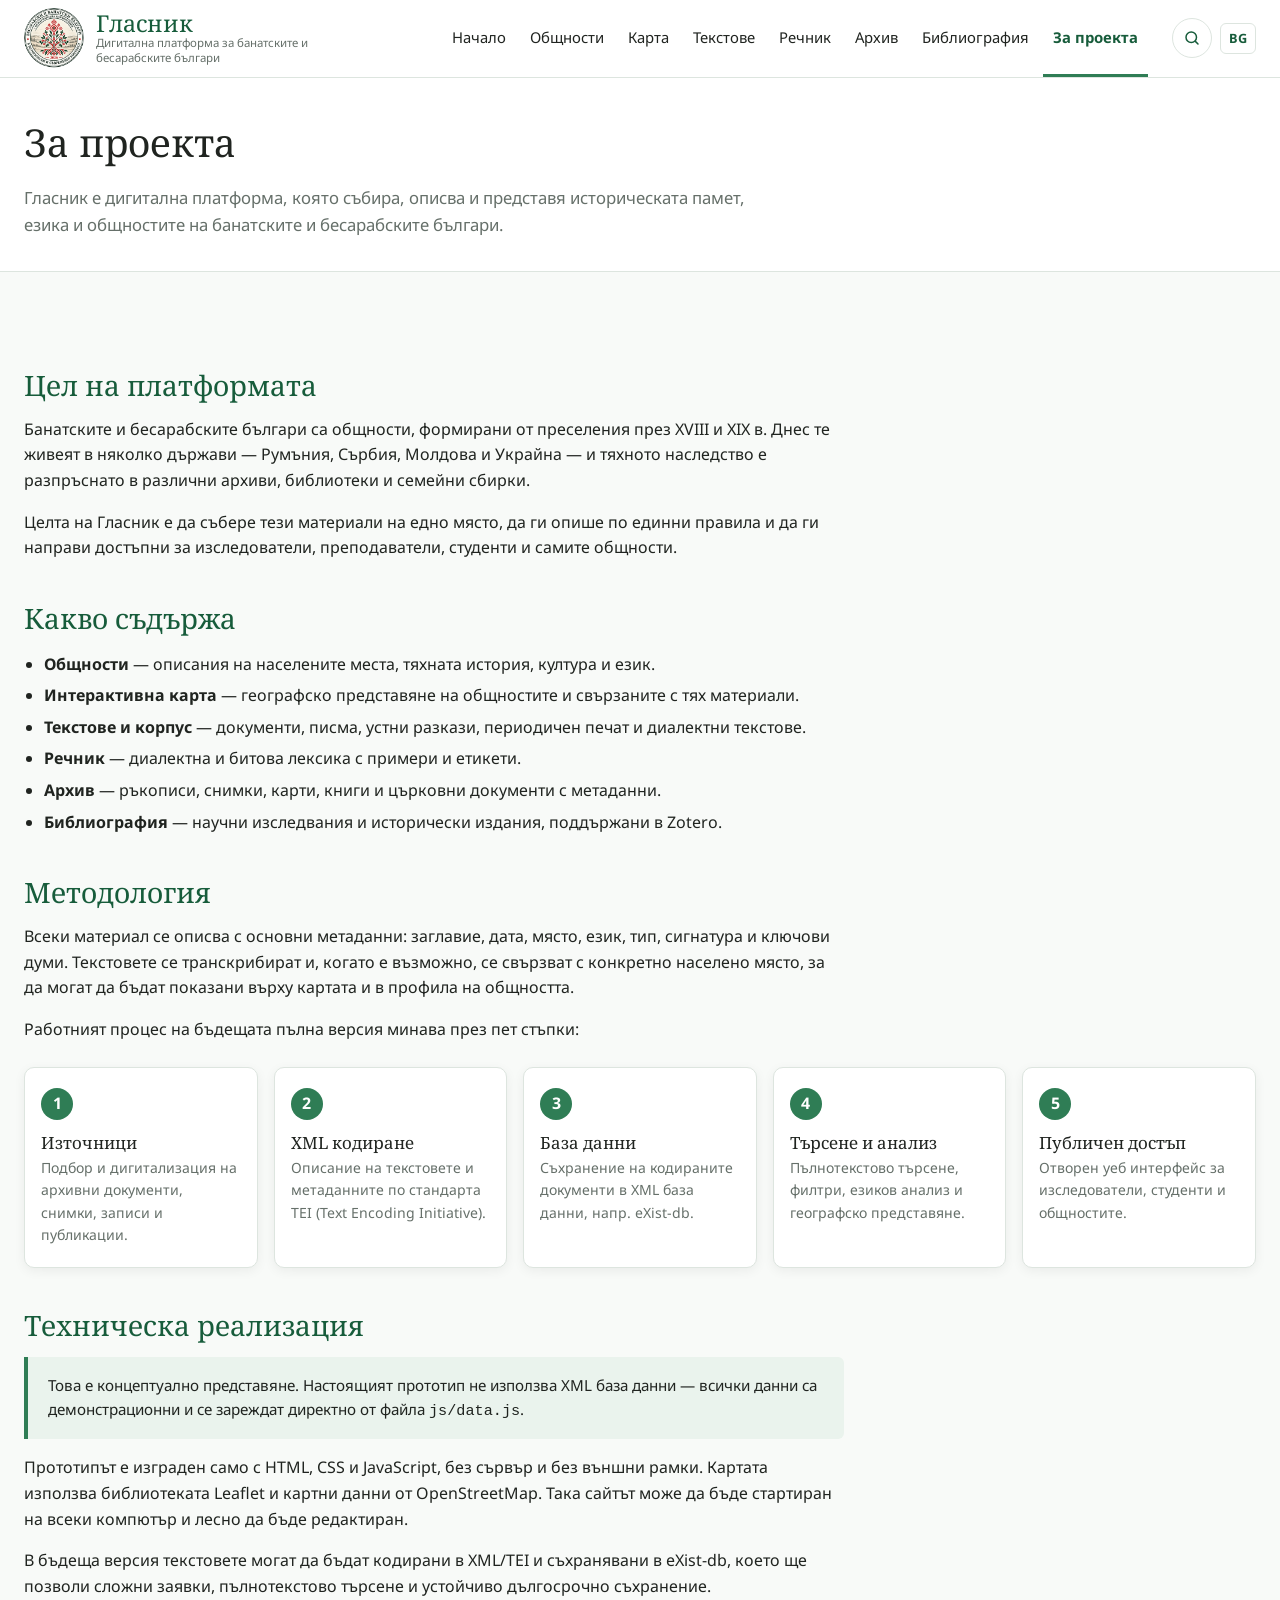
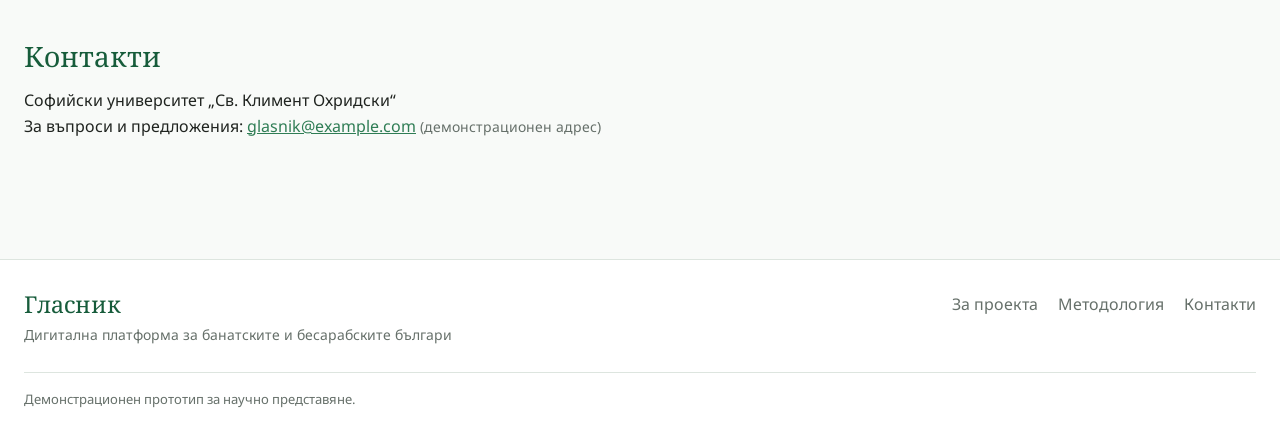
==== commit 9dbccf95: "Ново лого и шрифт Noto" ====
--- a/about.html
+++ b/about.html
@@ -4,6 +4,10 @@
   <meta charset="UTF-8">
   <meta name="viewport" content="width=device-width, initial-scale=1.0">
   <title>Гласник — За проекта</title>
+  <link rel="preconnect" href="https://fonts.googleapis.com">
+  <link rel="preconnect" href="https://fonts.gstatic.com" crossorigin>
+  <link rel="stylesheet" href="https://fonts.googleapis.com/css2?family=Noto+Sans:ital,wght@0,400;0,700;1,400&family=Noto+Serif:ital,wght@0,400;0,700;1,400&display=swap">
+  <link rel="icon" type="image/png" href="assets/images/favicon.png">
   <link rel="stylesheet" href="css/style.css">
 </head>
 <body data-page="about">
--- a/css/style.css
+++ b/css/style.css
@@ -19,8 +19,10 @@
   --marker-archive: #C2691B;
   --marker-dictionary: #7B4BA8;
 
-  --font-heading: Georgia, "Times New Roman", serif;
-  --font-ui: Arial, Helvetica, sans-serif;
+  /* Noto поддържа кирилица, латиница и комбиниращите диакритични знаци
+     (Combining Diacritical Marks, U+0300–036F) — нужни за диалектните текстове. */
+  --font-heading: "Noto Serif", Georgia, "Times New Roman", serif;
+  --font-ui: "Noto Sans", Arial, Helvetica, sans-serif;
 
   --radius: 10px;
   --radius-small: 6px;
@@ -407,20 +409,11 @@
   flex-shrink: 0;
 }
 
-.brand-icon {
-  width: 40px;
-  height: 40px;
+.brand-logo {
+  width: 60px;
+  height: 60px;
+  flex-shrink: 0;
   border-radius: 50%;
-  background: var(--green-light);
-  color: var(--green-dark);
-  display: flex;
-  align-items: center;
-  justify-content: center;
-}
-
-.brand-icon svg {
-  width: 22px;
-  height: 22px;
 }
 
 .brand-text {
@@ -1035,6 +1028,21 @@
   color: #333a35;
 }
 
+.text-source {
+  font-size: 0.85rem;
+  color: var(--text-muted);
+  margin: 0 0 12px;
+}
+
+.source-list {
+  padding-left: 20px;
+  font-size: 0.92rem;
+}
+
+.source-list li {
+  margin-bottom: 6px;
+}
+
 .empty-state {
   text-align: center;
   padding: 48px 24px;
@@ -1384,6 +1392,18 @@
   color: #8A4A12;
 }
 
+.badge-open {
+  background: var(--green);
+  color: var(--white);
+}
+
+.check-highlight {
+  background: var(--green-light);
+  border-radius: var(--radius-small);
+  padding: 8px 10px;
+  margin-bottom: 12px;
+}
+
 .bib-year {
   margin-left: auto;
   font-family: var(--font-heading);
@@ -1537,6 +1557,7 @@
   .container { padding: 0 16px; }
   .section { padding: 40px 0; }
   .brand-tagline { display: none; }
+  .brand-logo { width: 48px; height: 48px; }
   .lang { display: none; }
   .hero h1 { font-size: 1.9rem; }
   .grid-4,
@@ -1548,3 +1569,14 @@
   .entry-word { font-size: 2rem; }
   .footer-links { flex-wrap: wrap; }
 }
+
+
+/* Текстове с диалектни диакритики: изключваме изкуствените лигатури,
+   за да не се „слепват“ комбиниращите знаци. */
+.excerpt,
+.entry-word,
+.entry-example,
+.transcription {
+  font-variant-ligatures: no-common-ligatures;
+  font-kerning: normal;
+}
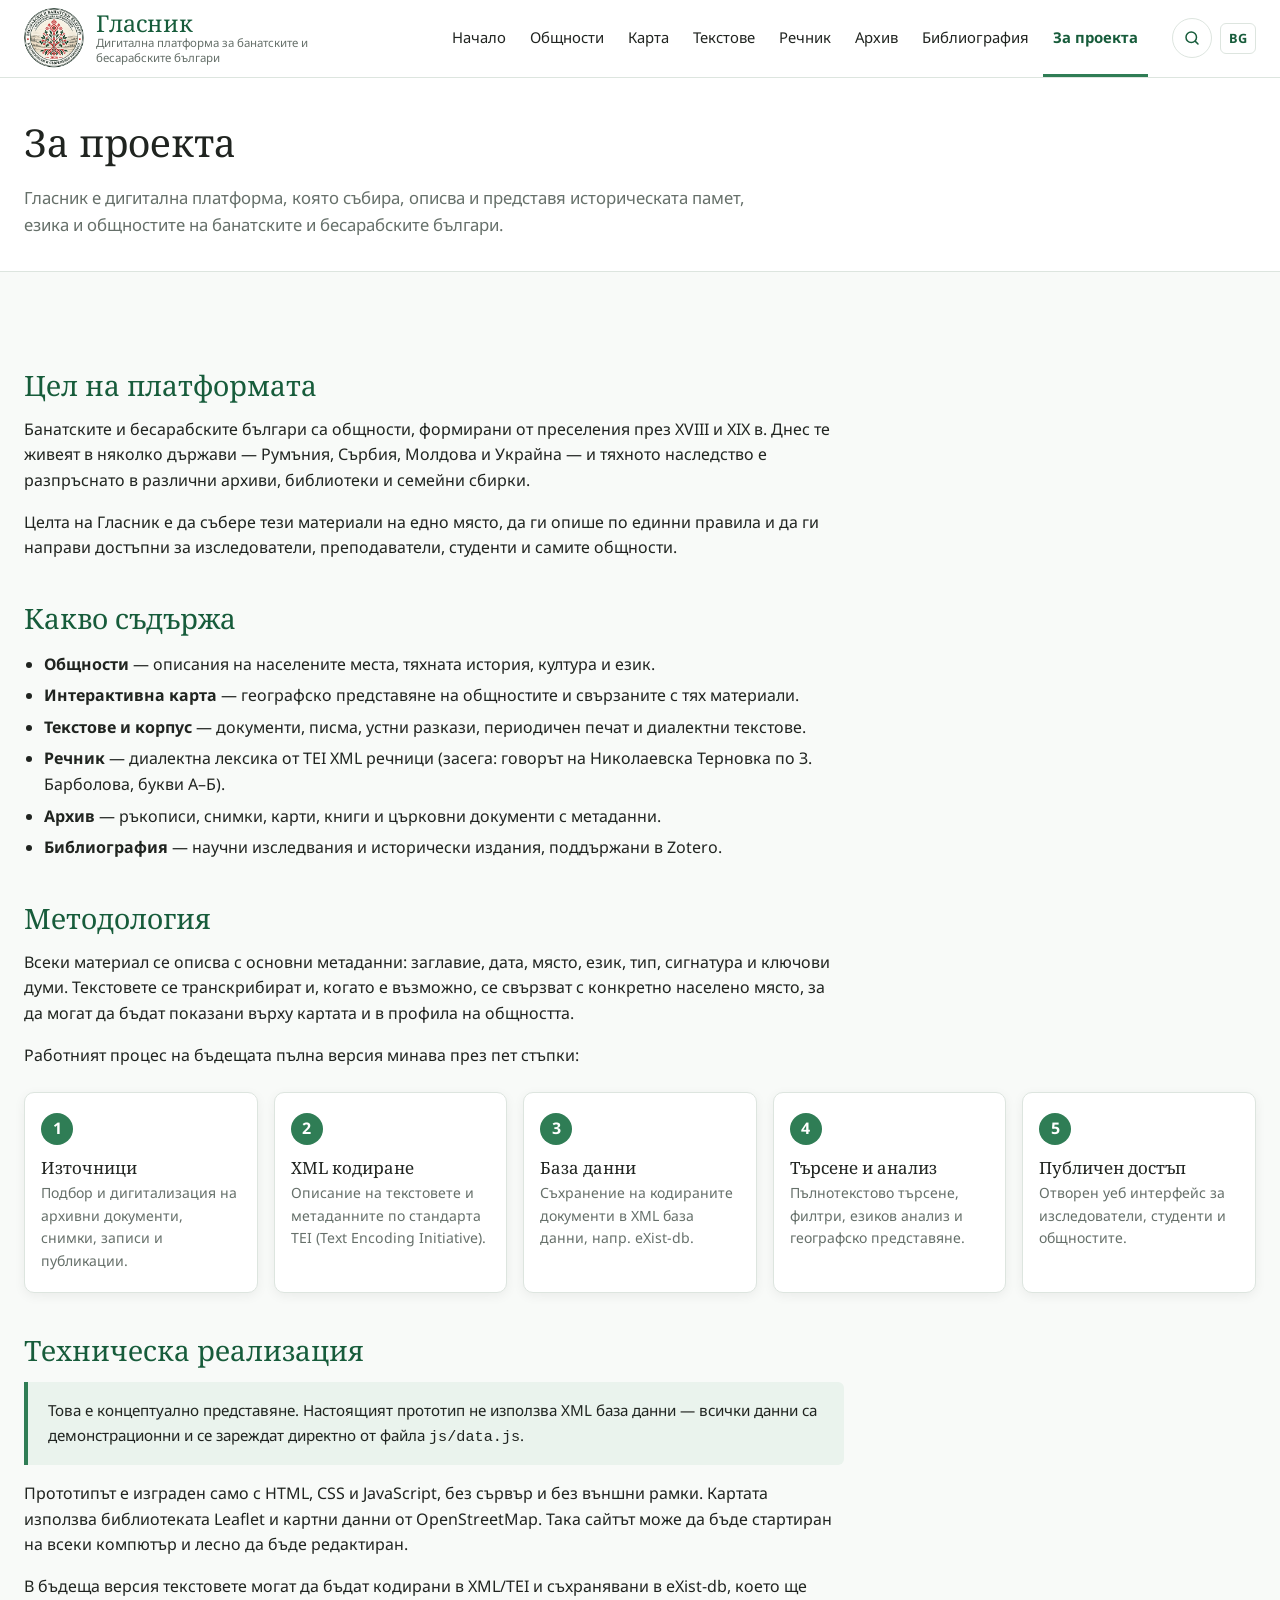
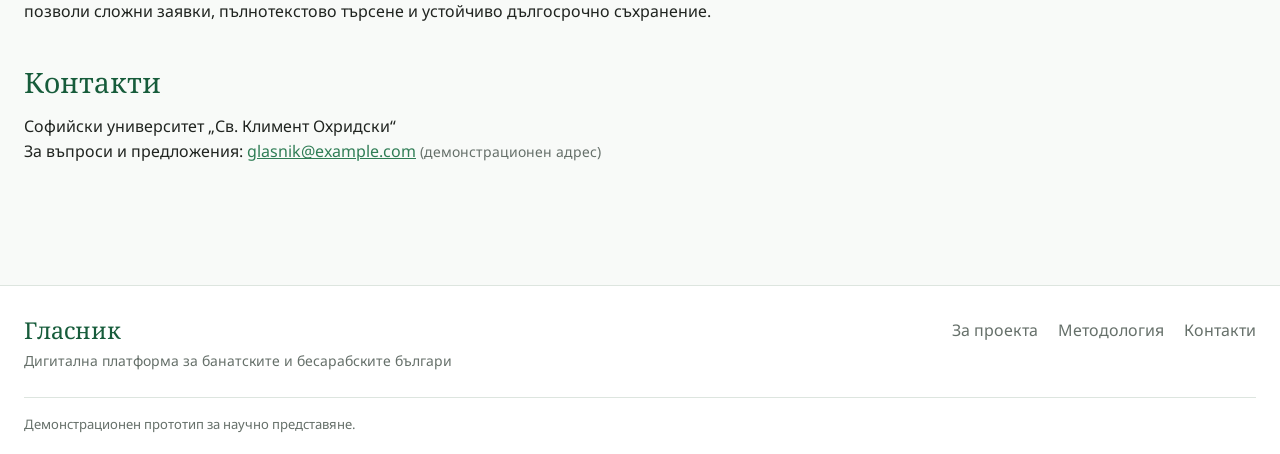
==== commit ef2ed46f: "Истински речник (TEI, Терновка А–Б)" ====
--- a/about.html
+++ b/about.html
@@ -42,7 +42,7 @@
             <li><strong>Общности</strong> — описания на населените места, тяхната история, култура и език.</li>
             <li><strong>Интерактивна карта</strong> — географско представяне на общностите и свързаните с тях материали.</li>
             <li><strong>Текстове и корпус</strong> — документи, писма, устни разкази, периодичен печат и диалектни текстове.</li>
-            <li><strong>Речник</strong> — диалектна и битова лексика с примери и етикети.</li>
+            <li><strong>Речник</strong> — диалектна лексика от TEI XML речници (засега: говорът на Николаевска Терновка по З. Барболова, букви А–Б).</li>
             <li><strong>Архив</strong> — ръкописи, снимки, карти, книги и църковни документи с метаданни.</li>
             <li><strong>Библиография</strong> — научни изследвания и исторически издания, поддържани в Zotero.</li>
           </ul>
--- a/css/style.css
+++ b/css/style.css
@@ -1580,3 +1580,93 @@
   font-variant-ligatures: no-common-ligatures;
   font-kerning: normal;
 }
+
+
+/* =========================================================
+   РЕЧНИК (TEI)
+   Същите класове се използват от xslt/glasnik-dictionary.xsl
+   ========================================================= */
+.word-list {
+  max-height: 70vh;
+  overflow-y: auto;
+  position: relative;
+}
+
+.word-list .word-pos {
+  font-size: 0.8rem;
+  font-style: italic;
+  color: var(--text-muted);
+}
+
+.word-list .word-short {
+  overflow: hidden;
+  text-overflow: ellipsis;
+  white-space: nowrap;
+}
+
+.dict-pron { font-style: normal; color: var(--green-dark); }
+.dict-variants { color: var(--text-muted); margin-bottom: 12px; }
+
+.dict-senses {
+  padding-left: 1.6em;
+  margin: 0 0 20px;
+}
+.dict-senses.single { list-style: none; padding-left: 0; }
+.dict-senses > li { margin-bottom: 14px; }
+.dict-senses > li::marker { font-weight: 700; color: var(--green-dark); }
+
+.dict-hom { font-weight: 700; color: var(--green-dark); }
+.dict-label { font-style: italic; color: var(--text-muted); }
+.dict-def { font-size: 1.05rem; }
+
+.dict-examples {
+  list-style: none;
+  padding: 0;
+  margin: 8px 0 0;
+}
+.dict-examples li {
+  font-family: var(--font-heading);
+  font-style: italic;
+  background: var(--background);
+  border-left: 3px solid var(--green);
+  padding: 8px 14px;
+  margin-bottom: 6px;
+  border-radius: 0 var(--radius-small) var(--radius-small) 0;
+  font-variant-ligatures: no-common-ligatures;
+}
+
+.dict-phrases dt {
+  font-family: var(--font-heading);
+  font-weight: 700;
+  color: var(--green-dark);
+  margin-top: 10px;
+}
+.dict-phrases dd { margin: 4px 0 0 1.2em; }
+
+.dict-see { margin: 6px 0; }
+.dict-xr { font-family: var(--font-heading); }
+.dict-xr-missing { color: var(--text-muted); border-bottom: 1px dotted var(--text-muted); cursor: help; }
+.dict-etym { color: var(--text-muted); }
+.dict-meta { margin-top: 20px; font-size: 0.9rem; }
+
+.entry-word,
+.word-list .word,
+.dict-phrases dt,
+.dict-xr {
+  font-variant-ligatures: no-common-ligatures;
+}
+
+/* Изход от xslt/glasnik-dictionary.xsl (eXist) */
+.glasnik-dictionary .dict-header { margin-bottom: 24px; }
+.glasnik-dictionary .dict-source { color: var(--text-muted); }
+.dict-entry { margin-bottom: 20px; }
+.dict-entry .entry-word { font-size: 1.8rem; }
+.dict-gram { text-decoration: none; font-style: italic; }
+.dict-hom-block { margin-bottom: 12px; }
+
+/* Дългите значения в списъка не трябва да разширяват колоната */
+.dictionary-layout > * { min-width: 0; }
+
+@media (max-width: 900px) {
+  .word-list { max-height: 45vh; }
+}
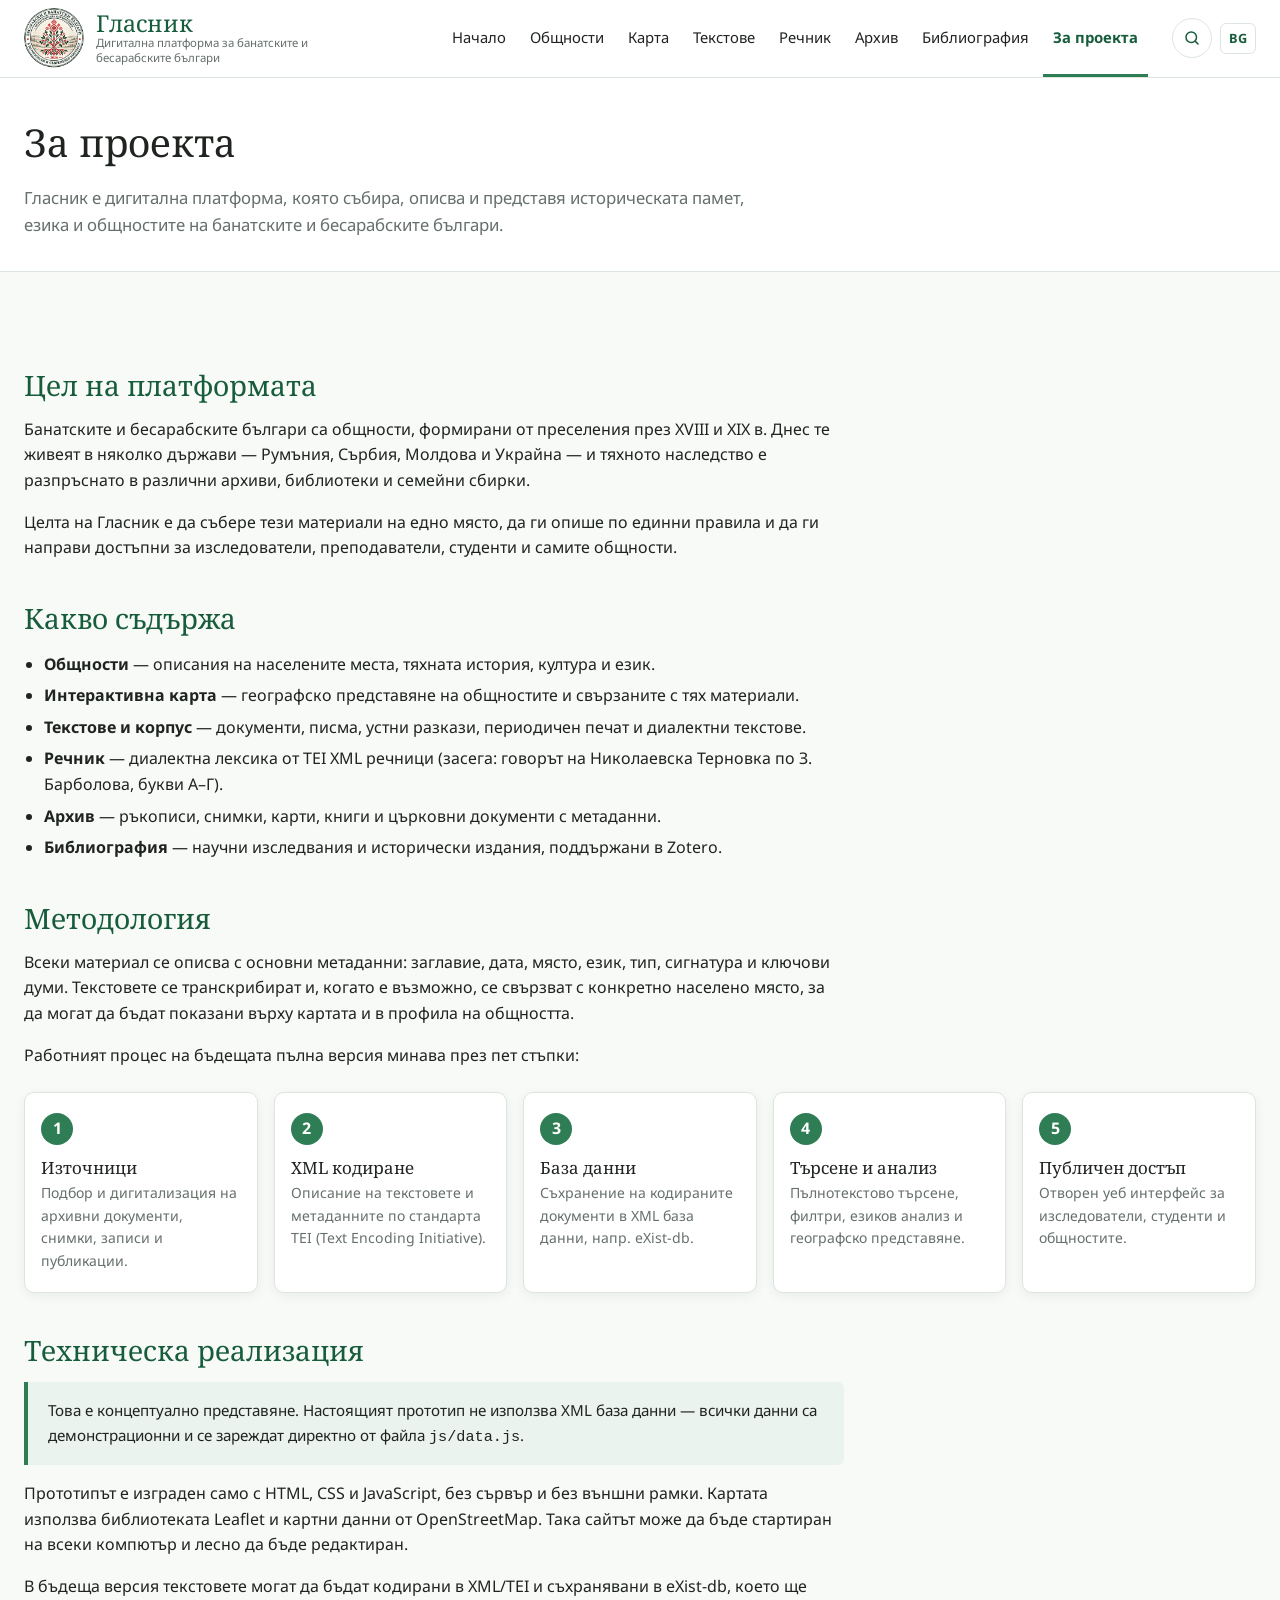
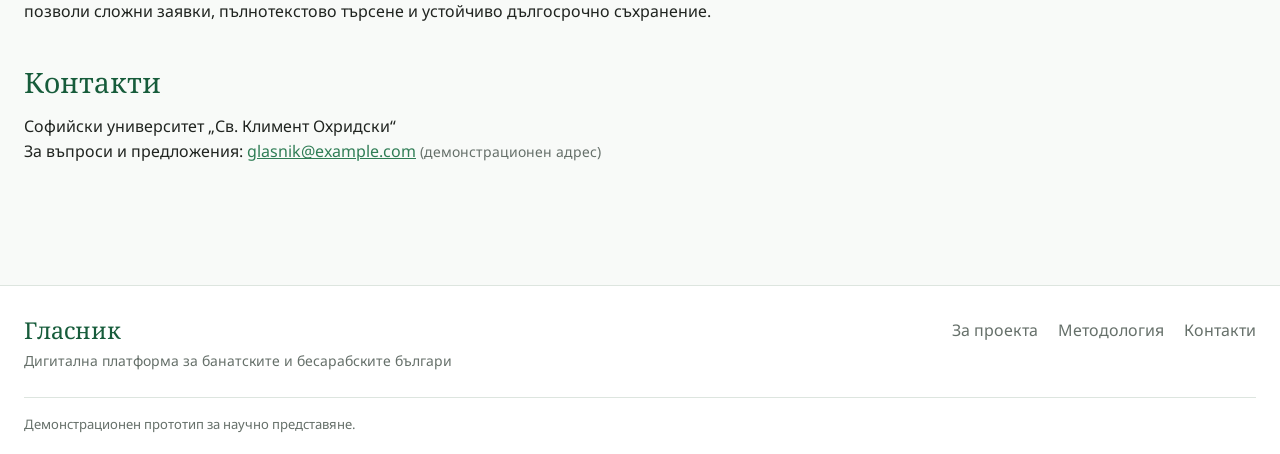
==== commit 89adc2b4: "Речник: букви В и Г" ====
--- a/about.html
+++ b/about.html
@@ -42,7 +42,7 @@
             <li><strong>Общности</strong> — описания на населените места, тяхната история, култура и език.</li>
             <li><strong>Интерактивна карта</strong> — географско представяне на общностите и свързаните с тях материали.</li>
             <li><strong>Текстове и корпус</strong> — документи, писма, устни разкази, периодичен печат и диалектни текстове.</li>
-            <li><strong>Речник</strong> — диалектна лексика от TEI XML речници (засега: говорът на Николаевска Терновка по З. Барболова, букви А–Б).</li>
+            <li><strong>Речник</strong> — диалектна лексика от TEI XML речници (засега: говорът на Николаевска Терновка по З. Барболова, букви А–Г).</li>
             <li><strong>Архив</strong> — ръкописи, снимки, карти, книги и църковни документи с метаданни.</li>
             <li><strong>Библиография</strong> — научни изследвания и исторически издания, поддържани в Zotero.</li>
           </ul>
--- a/css/style.css
+++ b/css/style.css
@@ -1,8 +1,3 @@
-/* =========================================================
-   Гласник — общ стил
-   Един файл за всички страници. Цветовете са в :root.
-   ========================================================= */
-
 :root {
   --green-dark: #175C3B;
   --green: #2F7D55;
@@ -13,14 +8,11 @@
   --border: #DDE5DF;
   --white: #FFFFFF;
 
-  /* цветове на маркерите по тип материал */
   --marker-community: #2F7D55;
   --marker-text: #2B6CB0;
   --marker-archive: #C2691B;
   --marker-dictionary: #7B4BA8;
 
-  /* Noto поддържа кирилица, латиница и комбиниращите диакритични знаци
-     (Combining Diacritical Marks, U+0300–036F) — нужни за диалектните текстове. */
   --font-heading: "Noto Serif", Georgia, "Times New Roman", serif;
   --font-ui: "Noto Sans", Arial, Helvetica, sans-serif;
 
@@ -30,8 +22,6 @@
   --max-width: 1400px;
   --header-height: 76px;
 }
-
-/* ---------- Основа ---------- */
 
 *,
 *::before,
@@ -142,8 +132,6 @@
 .small {
   font-size: 0.875rem;
 }
-
-/* ---------- Бутони и полета ---------- */
 
 .btn {
   display: inline-flex;
@@ -235,8 +223,6 @@
   padding: 14px 24px;
 }
 
-/* ---------- Етикети (tags) ---------- */
-
 .tag-list {
   display: flex;
   flex-wrap: wrap;
@@ -275,8 +261,6 @@
   color: var(--green-dark);
 }
 
-/* ---------- Карти (cards) ---------- */
-
 .card {
   background: var(--white);
   border: 1px solid var(--border);
@@ -337,8 +321,6 @@
   color: var(--green-dark);
 }
 
-/* ---------- Изображения-заместители ---------- */
-
 .image-placeholder {
   position: relative;
   aspect-ratio: 16 / 10;
@@ -356,8 +338,6 @@
   margin-bottom: 16px;
 }
 
-/* Ако в бъдеще се сложи <img> вътре и той не се зареди,
-   фонът по-горе остава видим. */
 .image-placeholder img {
   position: absolute;
   inset: 0;
@@ -380,10 +360,6 @@
   height: 32px;
   opacity: 0.7;
 }
-
-/* =========================================================
-   HEADER
-   ========================================================= */
 
 .site-header {
   position: sticky;
@@ -513,10 +489,6 @@
   padding: 14px 0;
 }
 
-/* =========================================================
-   FOOTER
-   ========================================================= */
-
 .site-footer {
   background: var(--white);
   border-top: 1px solid var(--border);
@@ -562,10 +534,6 @@
   color: var(--text-muted);
 }
 
-/* =========================================================
-   ЗАГЛАВИЕ НА СТРАНИЦА
-   ========================================================= */
-
 .page-header {
   background: var(--white);
   border-bottom: 1px solid var(--border);
@@ -583,10 +551,6 @@
   font-size: 0.85rem;
   margin-bottom: 12px;
 }
-
-/* =========================================================
-   НАЧАЛНА СТРАНИЦА
-   ========================================================= */
 
 .hero {
   background: var(--white);
@@ -686,10 +650,6 @@
   color: var(--green);
   font-size: 0.9rem;
 }
-
-/* =========================================================
-   КАРТА
-   ========================================================= */
 
 .map-layout {
   display: grid;
@@ -835,7 +795,6 @@
   margin-top: 12px;
 }
 
-/* Popup на Leaflet */
 .leaflet-popup-content {
   font-family: var(--font-ui);
   min-width: 220px;
@@ -871,10 +830,6 @@
 .leaflet-popup-content a.btn-primary {
   color: var(--white);
 }
-
-/* =========================================================
-   ОБЩНОСТИ
-   ========================================================= */
 
 .community-card {
   display: flex;
@@ -952,10 +907,6 @@
   margin-bottom: 16px;
   background: var(--green-light);
 }
-
-/* =========================================================
-   ТЕКСТОВЕ / АРХИВ / РЕЧНИК — списъци с филтри
-   ========================================================= */
 
 .tabs {
   display: flex;
@@ -1073,8 +1024,6 @@
   position: relative;
 }
 
-/* Бутонът в заглавието покрива цялата карточка — така
-   цялата карточка е кликаема, а HTML-ът остава валиден. */
 .stretched-button {
   background: none;
   border: 0;
@@ -1114,7 +1063,6 @@
   margin: 0;
 }
 
-/* Модален прозорец (<dialog>) */
 .modal {
   width: min(720px, calc(100% - 32px));
   max-height: calc(100vh - 48px);
@@ -1163,7 +1111,6 @@
   line-height: 1.7;
 }
 
-/* Речник */
 .dictionary-layout {
   display: grid;
   grid-template-columns: 340px 1fr;
@@ -1246,10 +1193,6 @@
   border-radius: 0 var(--radius-small) var(--radius-small) 0;
 }
 
-/* =========================================================
-   ЗА ПРОЕКТА
-   ========================================================= */
-
 .prose {
   max-width: 820px;
 }
@@ -1321,11 +1264,6 @@
   font-size: 0.95rem;
 }
 
-
-/* =========================================================
-   БИБЛИОГРАФИЯ
-   ========================================================= */
-
 .bib-stats {
   display: flex;
   flex-wrap: wrap;
@@ -1454,10 +1392,6 @@
   border-radius: var(--radius-small);
   line-height: 1.6;
 }
-
-/* =========================================================
-   RESPONSIVE
-   ========================================================= */
 
 @media (max-width: 1180px) {
   .menu-toggle {
@@ -1570,9 +1504,6 @@
   .footer-links { flex-wrap: wrap; }
 }
 
-
-/* Текстове с диалектни диакритики: изключваме изкуствените лигатури,
-   за да не се „слепват“ комбиниращите знаци. */
 .excerpt,
 .entry-word,
 .entry-example,
@@ -1581,11 +1512,6 @@
   font-kerning: normal;
 }
 
-
-/* =========================================================
-   РЕЧНИК (TEI)
-   Същите класове се използват от xslt/glasnik-dictionary.xsl
-   ========================================================= */
 .word-list {
   max-height: 70vh;
   overflow-y: auto;
@@ -1656,7 +1582,6 @@
   font-variant-ligatures: no-common-ligatures;
 }
 
-/* Изход от xslt/glasnik-dictionary.xsl (eXist) */
 .glasnik-dictionary .dict-header { margin-bottom: 24px; }
 .glasnik-dictionary .dict-source { color: var(--text-muted); }
 .dict-entry { margin-bottom: 20px; }
@@ -1664,7 +1589,6 @@
 .dict-gram { text-decoration: none; font-style: italic; }
 .dict-hom-block { margin-bottom: 12px; }
 
-/* Дългите значения в списъка не трябва да разширяват колоната */
 .dictionary-layout > * { min-width: 0; }
 
 @media (max-width: 900px) {
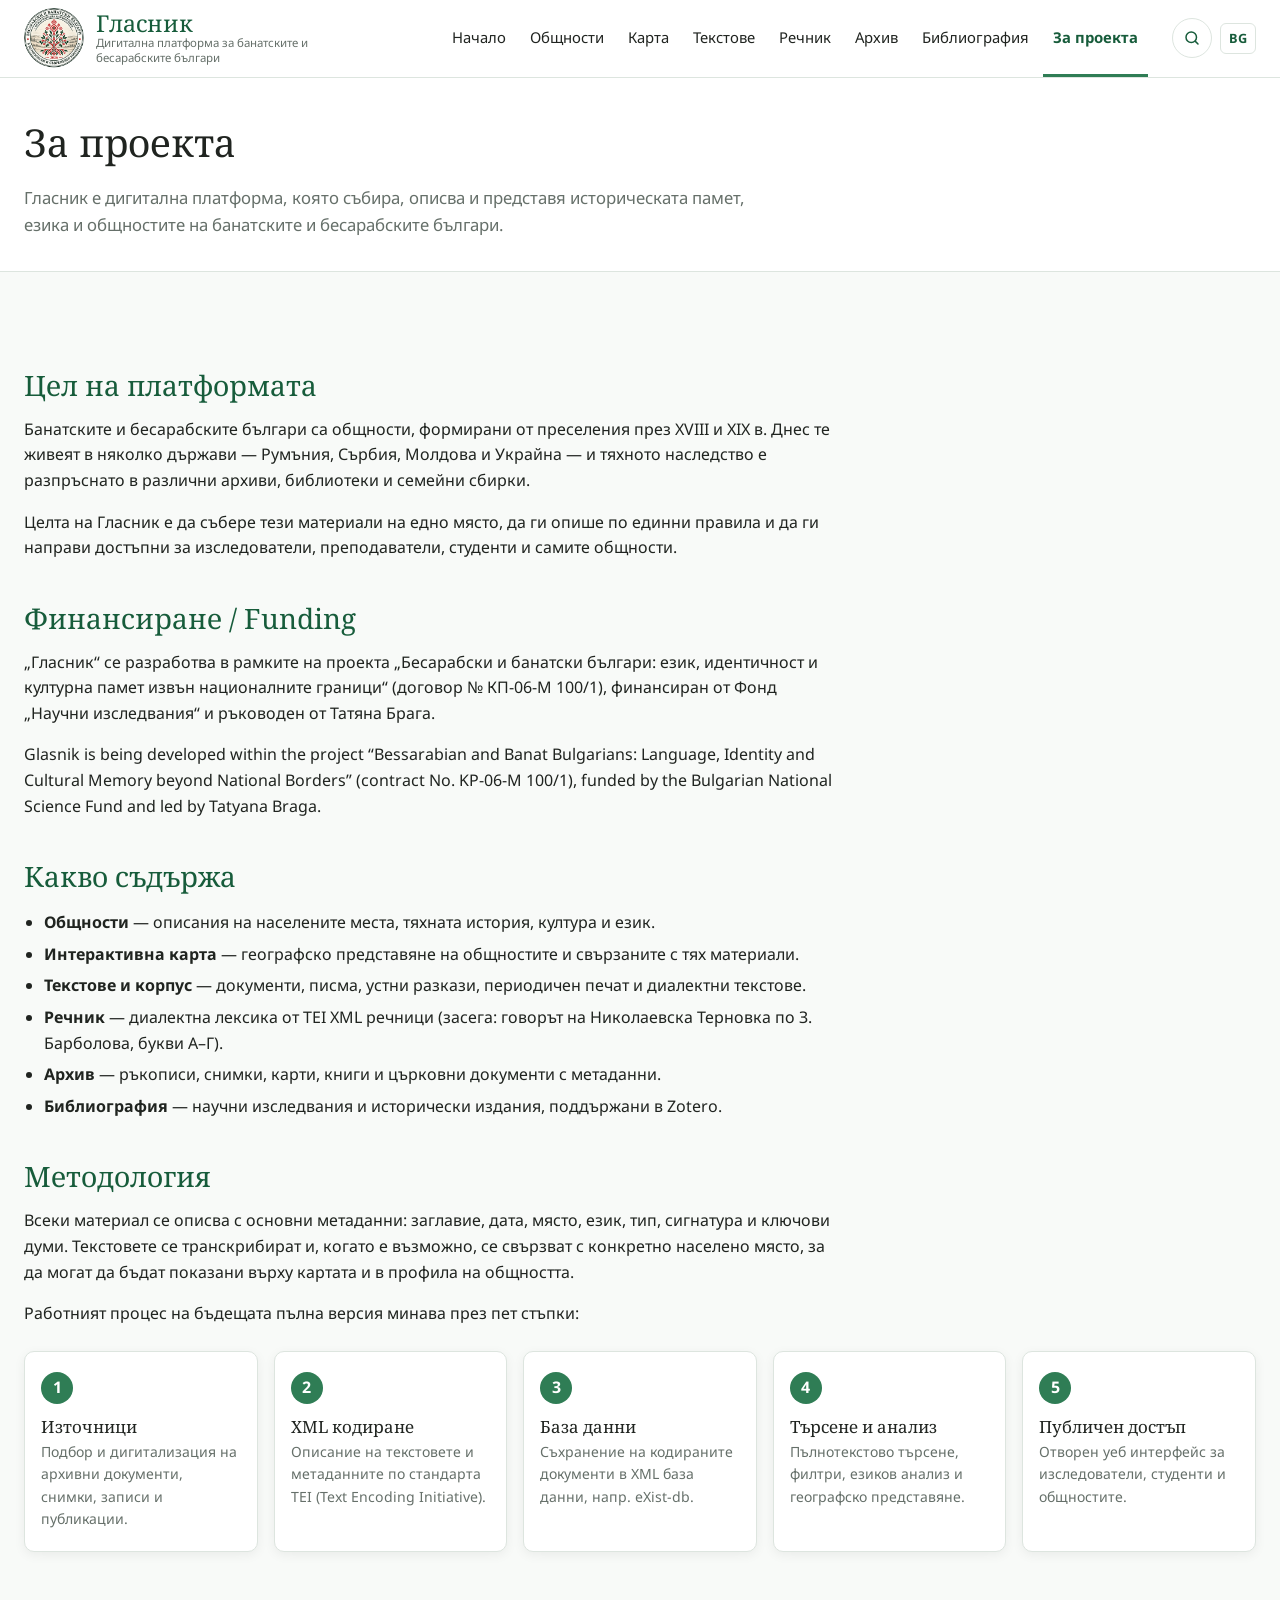
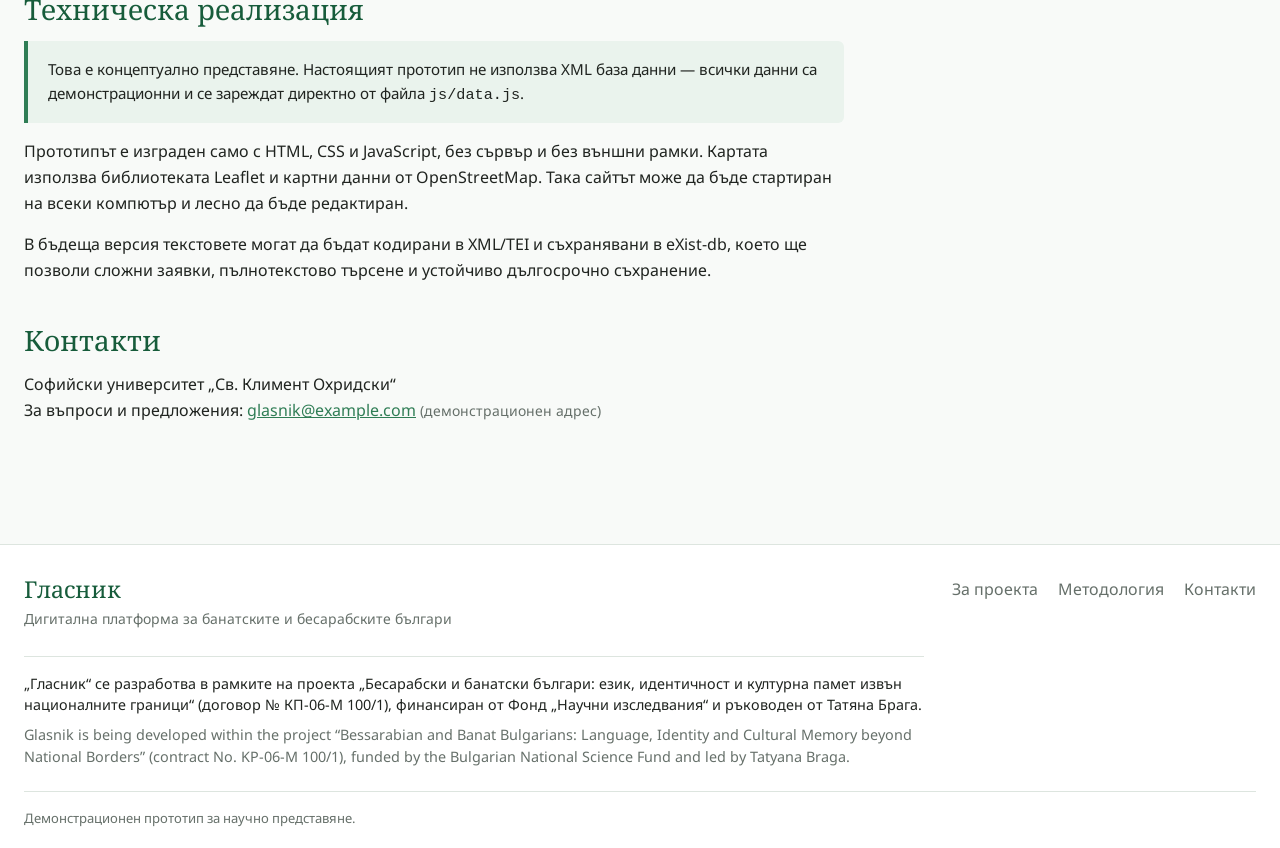
==== commit 97c74617: "Финансиране: КП-06-М 100/1" ====
--- a/about.html
+++ b/about.html
@@ -36,6 +36,10 @@
             Целта на Гласник е да събере тези материали на едно място, да ги опише по единни правила
             и да ги направи достъпни за изследователи, преподаватели, студенти и самите общности.
           </p>
+
+          <h2 id="funding">Финансиране / Funding</h2>
+          <p lang="bg">„Гласник“ се разработва в рамките на проекта „Бесарабски и банатски българи: език, идентичност и културна памет извън националните граници“ (договор № КП-06-М 100/1), финансиран от Фонд „Научни изследвания“ и ръководен от Татяна Брага.</p>
+          <p lang="en">Glasnik is being developed within the project “Bessarabian and Banat Bulgarians: Language, Identity and Cultural Memory beyond National Borders” (contract No. KP-06-M 100/1), funded by the Bulgarian National Science Fund and led by Tatyana Braga.</p>
 
           <h2 id="content">Какво съдържа</h2>
           <ul>
--- a/css/style.css
+++ b/css/style.css
@@ -524,6 +524,24 @@
 .footer-links a:hover {
   color: var(--green-dark);
   text-decoration: underline;
+}
+
+.footer-funding {
+  margin-top: 24px;
+  padding-top: 16px;
+  border-top: 1px solid var(--border);
+  font-size: 0.9rem;
+  line-height: 1.5;
+  color: var(--text);
+  max-width: 900px;
+}
+
+.footer-funding p {
+  margin: 0 0 8px;
+}
+
+.footer-funding p[lang="en"] {
+  color: var(--text-muted);
 }
 
 .footer-bottom {
